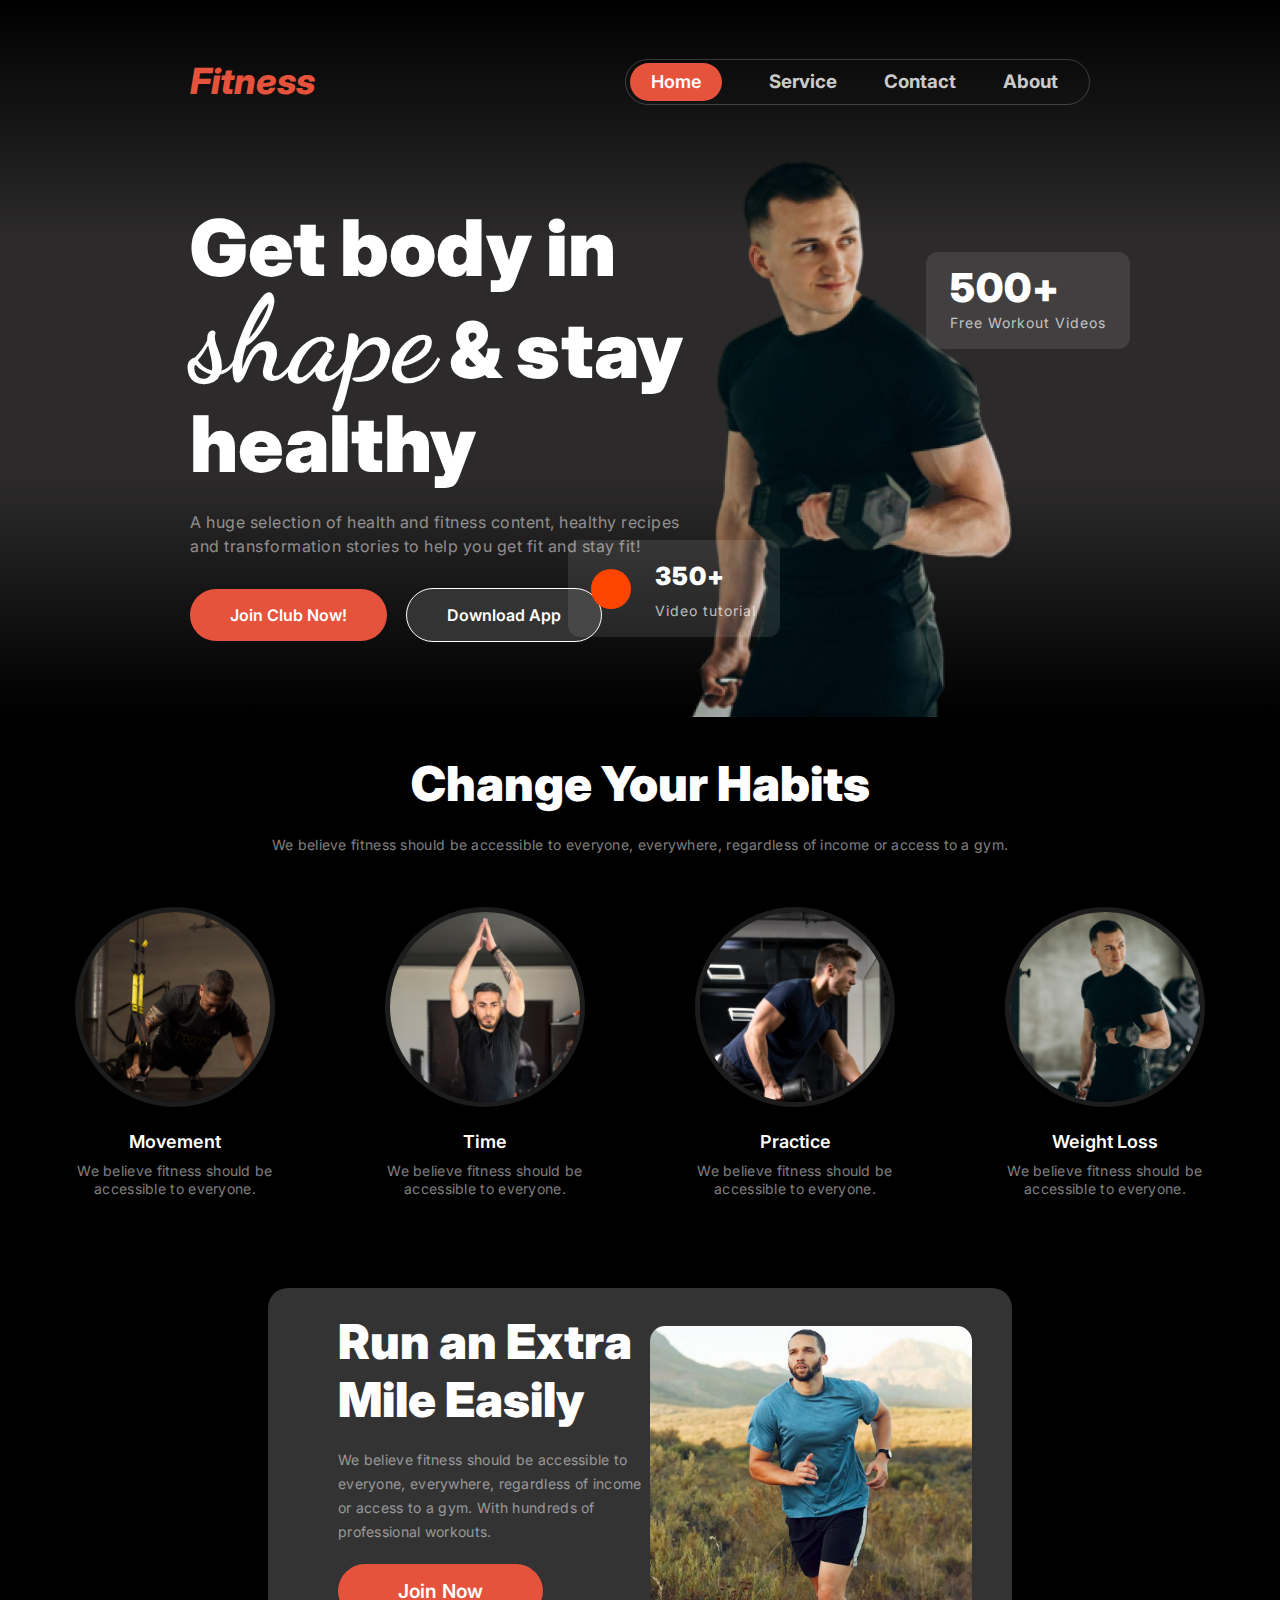
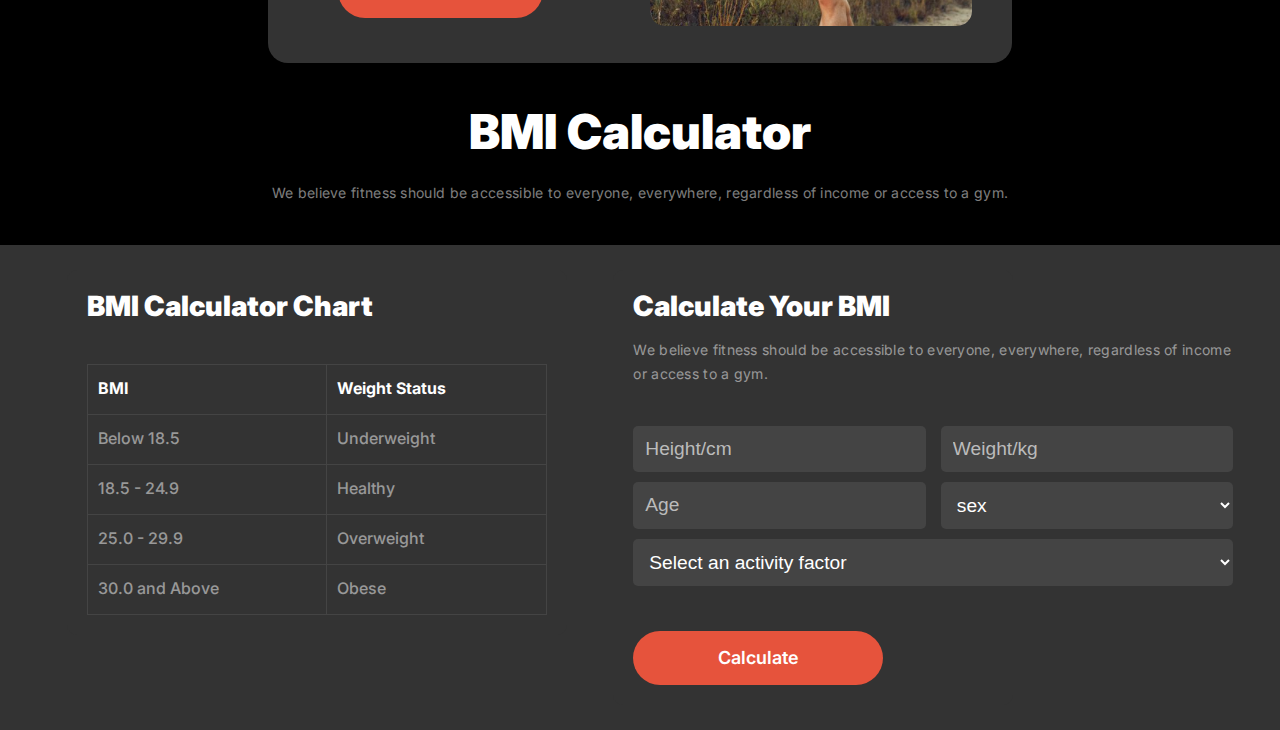
==== index.html @ 1eeab58a "added image folder and updated code" ====
<!DOCTYPE html>
<html lang="en">
<head>
    <meta charset="UTF-8">
    <meta name="viewport" content="width=device-width, initial-scale=1.0">
    <title>Fitness Club</title>
    <link rel="stylesheet" href="style.css">
</head>
<header>
    <div class="banner">
        <div class="navigation">
            <h2 class="left-nav"><i>Fitness</i></h2>
            <div class="right-nav">
                <h3 class="home">Home</h3>
                <h3>Service</h3>
                <h3>Contact</h3>
                <h3>About</h3>
            </div>    
        </div>
        <div class="banner-middle">
            <div class="text-container">
                <h1 class="banner-text">Get body in <br> <span class="highlight">shape</span> & stay <br> healthy</h1>
                <p class="subtext">A huge selection of health and fitness content, healthy recipes and transformation stories to help you get fit and stay fit!</p>
                <div class="buttons">
                    <button class="join-button">Join Club Now!</button>
                    <button class="download-button">Download App</button>
                </div>
            </div>
            <div class="image-container">
                <img class="img" src="images/image.png" alt="a man doing workout">
            </div>
            <div class="video-info">
                <div class="video-badge">500+ <span class="badge0">Free Workout Videos</span></div>
            </div>
            <div class="video-tutorial">
                <div class="circle"></div>
                <div class="tutorial-badge">350+ <span class="badge1">Video tutorial</span></div>
            </div>
        </div>  
    </div>  
</header>
<body>
    <section class="habits">
        <h2 class="section-title">Change Your Habits</h2>
        <h4 class="sub-title">We believe fitness should be accessible to everyone, everywhere, regardless of income or
            access to a gym.</h4>
        <div class="habits-container">
            <div class="habit">
                <img src="images/image 3.png" alt="Movement">
                <h3>Movement</h3>
                <p>We believe fitness should be accessible to everyone.</p>
            </div>
            <div class="habit">
                <img src="images/image 2.png" alt="Time">
                <h3>Time</h3>
                <p>We believe fitness should be accessible to everyone.</p>
            </div>
            <div class="habit">
                <img src="images/image 4.png" alt="Practice">
                <h3>Practice</h3>
                <p>We believe fitness should be accessible to everyone.</p>
            </div>
            <div class="habit">
                <img src="images/image 5.png" alt="Weight Loss">
                <h3>Weight Loss</h3>
                <p>We believe fitness should be accessible to everyone.</p>
            </div>
        </div>
    </section>

    <section class="extra-mile">
        <div class="extra-mile-container">
            <div class="extra-mile-text">
                <h2>Run an Extra Mile Easily</h2>
                <p>We believe fitness should be accessible to everyone, everywhere, regardless of income or access to a gym. With hundreds of professional workouts.</p>
                <button class="join-now">Join Now</button>
            </div>
            <div class="extra-mile-image">
                <img src="images/run.jpg" alt="Running">
            </div>
        </div>
    </section>

    <section class="bmi-calculator">
        <h2 class="section-title">BMI Calculator</h2>
        <h4 class="sub-title">We believe fitness should be accessible to everyone, everywhere, regardless of income or access to a gym.</h4>
        <div class="bmi-container">
            <div class="bmi-chart">
                <h2 class="chart-title">BMI Calculator Chart</h2>
                <table>
                    <thead>
                        <tr>
                            <th>BMI</th>
                            <th>Weight Status</th>
                        </tr>
                    </thead>
                    <tbody>
                        <tr>
                            <td class="font-opacity">Below 18.5</td>
                            <td class="font-opacity">Underweight</td>
                        </tr>
                        <tr>
                            <td class="font-opacity">18.5 - 24.9</td>
                            <td class="font-opacity">Healthy</td>
                        </tr>
                        <tr>
                            <td class="font-opacity">25.0 - 29.9</td>
                            <td class="font-opacity">Overweight</td>
                        </tr>
                        <tr>
                            <td class="font-opacity">30.0 and Above</td>
                            <td class="font-opacity">Obese</td>
                        </tr>
                    </tbody>
                </table>
            </div>
            <div class="bmi-calculation">
                <h2 class="chart-title">Calculate Your BMI</h2>
                <h4 class="sub-title">We believe fitness should be accessible to everyone, everywhere, regardless of income or access to a gym. </h4>
                <form class="form">
                    <div class="height-weight">
                    <input class="input-control" type="text" placeholder="Height/cm" id="height">
                    <input class="input-control" type="text" placeholder="Weight/kg" id="weight">
                    </div>
                    <div class="age-sex">
                    <input class="input-control" type="text" placeholder="Age" id="age">
                    <select class="input-control" id="sex">
                        <option value="" disabled selected>sex</option>
                        <option value="male">Male</option>
                        <option value="female">Female</option>
                    </select>
                    </div>
                    <select class="input-control" id="activity">
                        <option value="" disabled selected>Select an activity factor</option>
                        <option>Low</option>
                        <option>Moderate</option>
                        <option>High</option>
                    </select>
                    <button class="calculate-btn">Calculate</button>
                </form>
            </div>
        </div>
    </section>
    
</body>
<footer>

</footer>
</html>
---- style.css ----
@import url('https://fonts.googleapis.com/css2?family=Dancing+Script:wght@400..700&display=swap');
@import url('https://fonts.googleapis.com/css2?family=Inter:ital,opsz,wght@0,14..32,100..900;1,14..32,100..900&display=swap');

* {
    margin: 0;
    padding: 0;
    box-sizing: border-box;
}

.banner {
    height: 715px;
    background: linear-gradient(180.00deg, rgb(0, 0, 0),rgb(44, 42, 42),rgb(44, 42, 42), rgb(0, 0, 0) 100%);
    display: flex;
    flex-direction: column;
    justify-content: space-between;
}    

.navigation{
    display: flex;
    justify-content: space-between;
    align-items: center;
    margin-top: 58.5px;
}

.left-nav{
    margin-left: 190px;
    color: rgb(230, 83, 60);
    font-family: Inter, sans-serif;
    font-size: 36px;
    font-weight: 800;
    line-height: 120%;
    letter-spacing: 0%;
    text-align: left;
}

.right-nav{
    display: flex;
    gap: 47px;
    margin-right: 190px;
    width: 465px;
    height: 46px;
    display: flex;
    justify-content: flex-start;
    align-items: center;
    padding: 4px;
    border: 1px solid rgba(255, 255, 255, 0.2);
    border-radius: 39px;
    color: rgb(255, 255, 255,0.8);
    font-family: Inter;
    font-size: 16px;
    font-weight: 400;
    line-height: 120%;
    letter-spacing: 0%;
    text-align: left;
}

.home{
    border-radius: 46px;
    background: rgb(230, 83, 60);
    width: 92px;
    height: 38px;
    display: flex;
    justify-content: center;
    align-items: center;
    padding: 8px 20px 8px 20px;
    color: rgb(255, 255, 255);
    font-family: Inter;
    font-size: 18px;
    font-weight: 600;
    line-height: 22px;
    letter-spacing: 0%;
    text-align: left;
}

.banner-middle{
    display: flex;
    justify-content: space-between;
    margin-right: 214px;
}

.text-container {
    margin-left: 190px;
    margin-top: 96px;
}

.banner-text{
    color: rgb(255, 255, 255);
    font-family: Inter, sans-serif;
    font-size: 78px;
    font-weight: 900;
    line-height: 120%;
    text-align: left;
}

.highlight {
    font-family: "Dancing Script", cursive;
    font-size: 120px;
   
}

.subtext {
    margin-top: 20px;
    color: rgba(255, 255, 255, 0.5);
    font-family: Inter;
    font-size: 16px;
    font-weight: 400;
    line-height: 24px;
    letter-spacing: 0.5px;
    text-align: left;
    max-width: 520px;
}

.buttons {
    margin-top: 30px;
}

.join-button{
    border-radius: 42px;
    background: rgb(230, 83, 60);
    color: white;
    border: 0;
    padding: 16px 40px 16px 40px;
    font-family: Inter;
    font-size: 16px;
    font-weight: 600;
    cursor: pointer;
    margin-right: 15px;
}

.download-button {
    border-radius: 42px;
    border: 1px solid rgb(255, 255, 255);
    color: white;
    padding: 16px 40px 16px 40px;
    font-family: Inter;
    font-size: 16px;
    font-weight: 600;
    cursor: pointer;
    margin-right: 15px;
}

.download-button {
    background-color: #333;
}

.image-container {
    position: relative;
    margin-top: 32px;
}

.img{
    margin-right: 32px;
}

.video-info {
    position: absolute;
    top: 28%; 
    right: 150px;
}

.video-badge{
    background: rgba(255, 255, 255, 0.1);
    border-radius: 12px;
    color: rgb(255, 255, 255);
    font-family: Inter;
    font-size: 40px;
    font-weight: 900;
    line-height: 40px;
    letter-spacing: 1px;
    text-align: left;
    padding: 16px 24px;
}

.video-tutorial{
    position: absolute;
    top: 60%; 
    right: 500px;
    background: rgba(255, 255, 255, 0.1);
    border-radius: 12px;
    display: flex;
    align-items: center;
    justify-content: space-evenly;
}

.circle{
    background-color: orangered;
    border-radius: 40px;
    height: 40px;
    width: 40px;
    margin-left: 23px;
}


.tutorial-badge{
    
    color: rgb(255, 255, 255);
    font-family: Inter;
    font-size: 25px;
    font-weight: 900;
    line-height: 40px;
    letter-spacing: 1px;
    text-align: left;
    padding: 16px 24px;
}

.badge0, .badge1{
    color: rgba(255, 255, 255, 0.65);
    font-family: Inter;
    font-size: 13px;
    font-weight: 400;
    line-height: 20px;
    letter-spacing: 1px;
    text-align: left;
    margin-top: 5px;
}

.video-badge span{
    display: block;
    font-size: 14px;
    color: rgba(255, 255, 255, 0.7);
}

.tutorial-badge span{
    display: block;
    font-size: 14px;
    color: rgba(255, 255, 255, 0.7);
}

.habits {
    padding: 40px 20px;
    background-color: #000;
    text-align: center;
}

.section-title {
    margin-bottom: 20px;
    color: rgb(255, 255, 255);
    font-family: Inter;
    font-size: 48px;
    font-weight: 900;
    line-height: 120%;
    letter-spacing: 0%;
}

.sub-title {
    color: rgba(255, 255, 255, 0.5);
    font-family: Inter;
    font-size: 14px;
    font-weight: 400;
    line-height: 24px;
    letter-spacing: 0.3px;
    text-align: center;
    margin-bottom: 40px;
}

.habits-container {
    display: flex;
    justify-content: center; 
    gap: 60px; 
    flex-wrap: wrap; 
}

.habit {
    background-color: transparent; 
    padding: 10px;
    text-align: center;
}

.habit img {
    width: 200px;
    height: 200px;
    border-radius: 50%; 
    object-fit: cover;
    margin-bottom: 20px;
    border: 5px solid #1d1d1d; 
}

.habit h3 {
    color: rgb(255, 255, 255);
    font-family: Inter;
    font-size: 18px;
    font-weight: 600;
    line-height: 120%;
    letter-spacing: 0%;
    margin-bottom: 10px;
}

.habit p {
    color: rgba(255, 255, 255, 0.5);
    font-family: Inter;
    font-size: 14px;
    font-weight: 400;
    line-height: 18px;
    letter-spacing: 0.3px;
    text-align: center;
    max-width: 230px;
}

.extra-mile {
    background-color: #000000; 
    color: #fff;
    padding: 40px 20px;
    text-align: center;
}

.extra-mile-container {
    background-color: #333;
    border-radius: 20px;
    margin-top: 30px;
    width: 60%;
    padding: 25px 40px;
    display: flex;
    align-items: center;
    justify-content: space-between; 
    margin: 0 auto;
}

.extra-mile-text {
    color: #ffffff;
    font-size: 1.2rem;
    margin-bottom: 20px;
    line-height: 1.5;
    width: 340px;
    margin-left: 30px;
}

.extra-mile-text h2 {
    color: rgb(255, 255, 255);
    font-family: Inter;
    font-size: 48px;
    font-weight: 900;
    line-height: 120%;
    letter-spacing: 0%;
    text-align: left;
    margin-bottom: 20px; 
}

.extra-mile-text p {
    color: rgba(255, 255, 255, 0.5);
    font-family: Inter;
    font-size: 14px;
    font-weight: 400;
    line-height: 24px;
    letter-spacing: 0.3px;
    text-align: left;
    margin-bottom: 20px;
    
}

.extra-mile-text .join-now {
    background: rgb(230, 83, 60); 
    color: #fff;
    padding: 16px 60px;
    border: none;
    cursor: pointer;
    border-radius: 40px; 
    transition: background-color 0.3s;
    font-size: 1.2rem;
    font-family: Inter;
    font-weight: 600;
    line-height: 22px;
    display: flex;
}

.extra-mile-text .join-now:hover {
    background-color: #211b1a;
}

.extra-mile-image {
    width: 350px; 
    height: 300px; 
    overflow: hidden; 
    border-radius: 15px; 
    display: flex;
    justify-content: end; 
    align-items:start; 
}

.extra-mile-image img {
    width: 190%; 
    object-fit: cover; 
    transform: scale(1.8); 
}    


.bmi-calculator {
    background-color: #000;
    text-align: center;
}

.bmi-container {
    background-color: #333;
    width: 100%;
    padding: 25px 40px;
    display: flex;
    justify-content:space-evenly;
    align-items:flex-start;
    gap: 20px;
    flex-wrap: wrap;
}



.chart-title{
    color: rgb(255, 255, 255);
    font-family: Inter;
    font-size: 28px;
    font-weight: 900;
    line-height: 120%;
    letter-spacing: 0%;
    text-align: left;
    margin-bottom: 40px;
}

.bmi-chart {
    background-color: #333;
    padding: 20px;
    border-radius: 10px;
    width: 100%;
    max-width: 500px;
    color: rgb(255, 255, 255);
    font-family: Inter;
    font-size: 16px;
    font-weight: 500;
    line-height: 120%;
    letter-spacing: 0%;
    text-align: left;
}

.font-opacity{
    color: rgb(255, 255, 255,0.5);
    font-family: Inter;
    font-size: 16px;
    font-weight: 500;
    line-height: 120%;
}


thead tr, tbody tr {
    height: 50px; 
}


.bmi-chart table {
    width: 100%;
    border-collapse: collapse;
    color: #fff;
}

.bmi-chart th,
.bmi-chart td {
    border: 1px solid #444;
    padding: 10px;
    text-align: left;
}

.bmi-calculation {
    background-color: #333;
    padding: 20px;
    border-radius: 10px;
    max-width: 400px;
    margin-right: 200px;
}

.form{
    width: 600px;
}

.input-control{
    font-size: larger;

    
}

.bmi-calculation .chart-title{
    margin-bottom: 14px;
}

.bmi-calculation .sub-title{
    text-align: left;
    width: 600px;
}

.height-weight{
    display: flex;
    gap: 15px;
}

.age-sex{
    display: flex;
    gap: 15px;
}

.bmi-calculation input,
.bmi-calculation select{
    width: 100%;
    padding: 12px 12px;
    margin-bottom: 10px;
    border: none;
    border-radius: 5px;
    background-color: #444;
}

.calculate-btn {
    background: rgb(230, 83, 60);
    border: 0;
    color: #fff;
    cursor: pointer;
    padding: 16px 40px 16px 40px;
    border-radius: 42px;
    display: flex;
    justify-content: center;
    color: rgb(255, 255, 255);
    font-family: Inter;
    font-size: 18px;
    font-weight: 600;
    line-height: 22px;
    margin-top: 35px;
    width: 250px;
    
}

.bmi-calculation input::placeholder {
    color: #bbb;
}

.bmi-calculation select {
    background-color: #444;
    color: #fff;
}
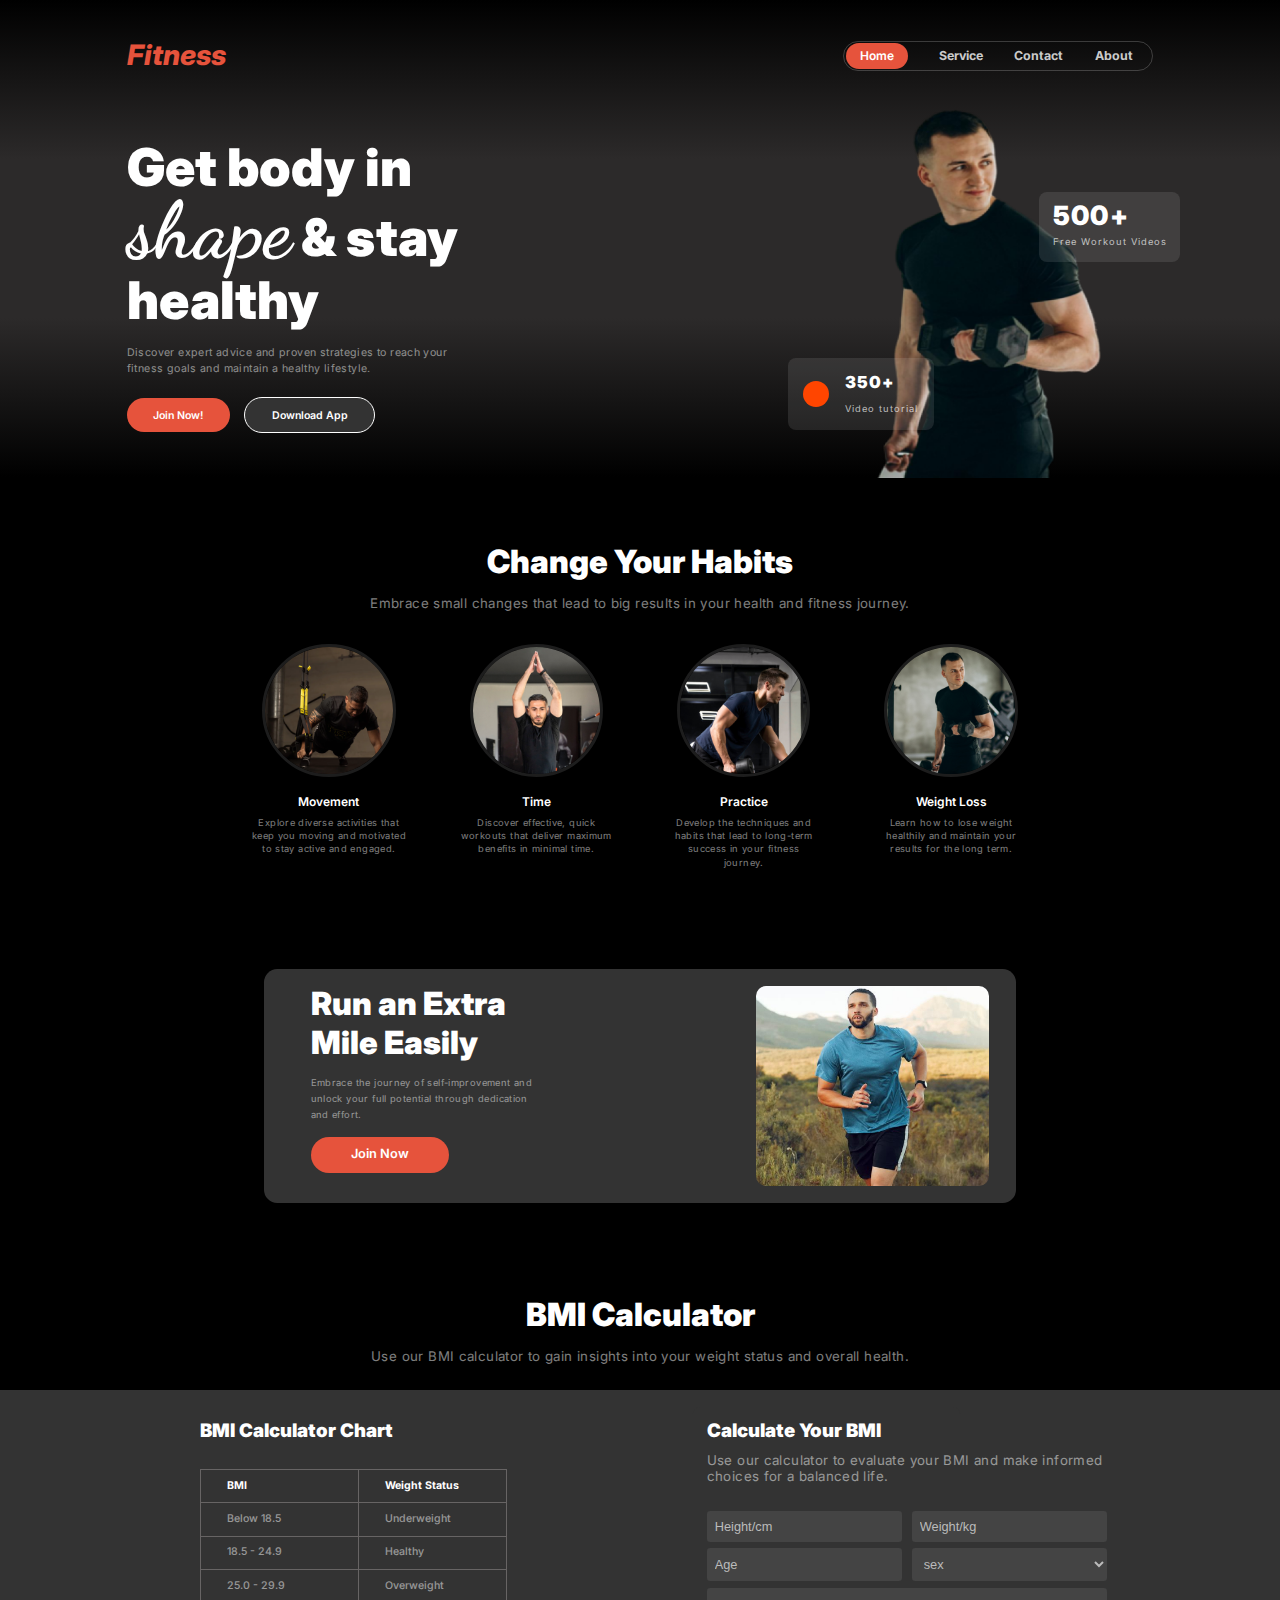
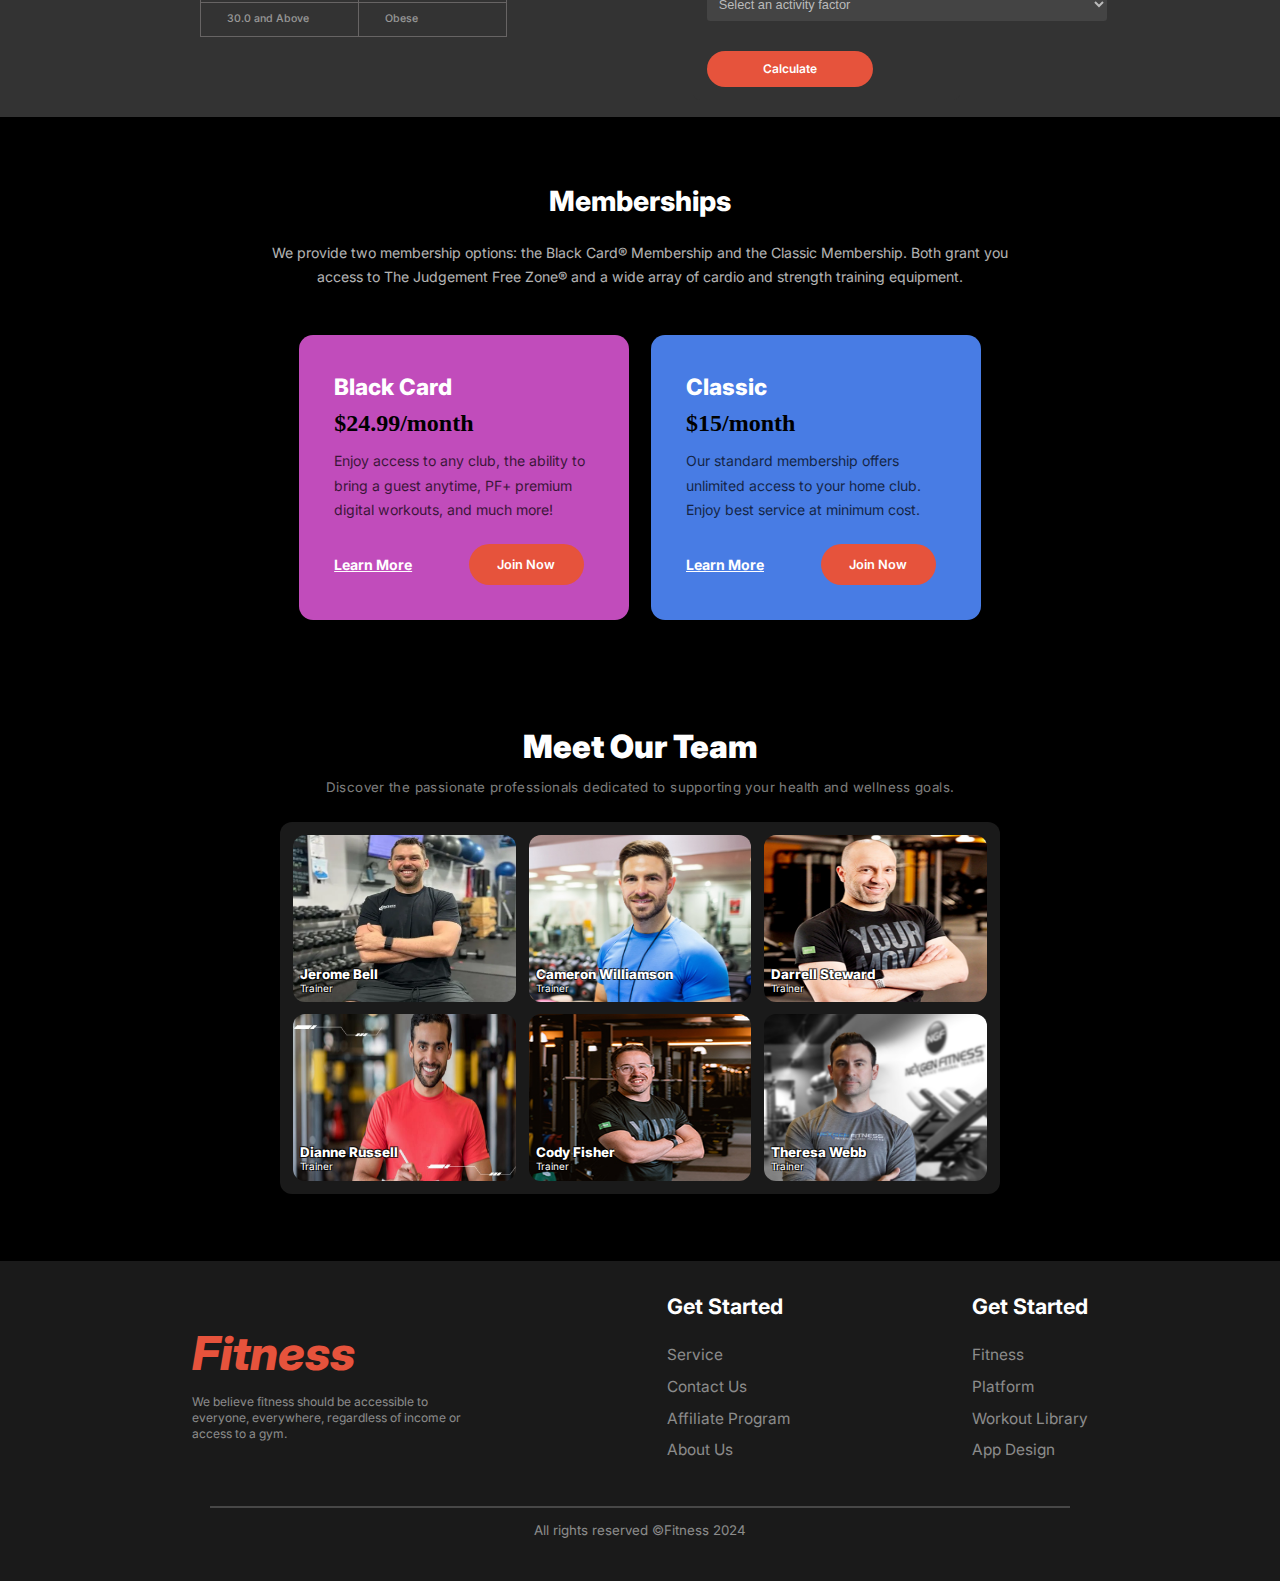
==== commit 6ae6c595: "modified hamburger menu" ====
--- a/index.html
+++ b/index.html
@@ -9,20 +9,27 @@
 <header>
     <div class="banner">
         <div class="navigation">
-            <h2 class="left-nav"><i>Fitness</i></h2>
+            <div><h2 class="left-nav"><i>Fitness</i></h2></div>
             <div class="right-nav">
                 <h3 class="home">Home</h3>
                 <h3>Service</h3>
                 <h3>Contact</h3>
                 <h3>About</h3>
-            </div>    
-        </div>
+            </div>   
+            <div class="hamburger-menu">
+                <div class="menubar"></div>
+                <div class="menubar"></div>
+                <div class="menubar"></div>
+                <div class="menubar"></div>
+            </div>  
+        </div>
+
         <div class="banner-middle">
             <div class="text-container">
                 <h1 class="banner-text">Get body in <br> <span class="highlight">shape</span> & stay <br> healthy</h1>
-                <p class="subtext">A huge selection of health and fitness content, healthy recipes and transformation stories to help you get fit and stay fit!</p>
+                <p class="subtext">Discover expert advice and proven strategies to reach your fitness goals and maintain a healthy lifestyle.</p>
                 <div class="buttons">
-                    <button class="join-button">Join Club Now!</button>
+                    <button class="join-button">Join Now!</button>
                     <button class="download-button">Download App</button>
                 </div>
             </div>
@@ -42,28 +49,27 @@
 <body>
     <section class="habits">
         <h2 class="section-title">Change Your Habits</h2>
-        <h4 class="sub-title">We believe fitness should be accessible to everyone, everywhere, regardless of income or
-            access to a gym.</h4>
+        <h4 class="sub-title">Embrace small changes that lead to big results in your health and fitness journey.</h4>
         <div class="habits-container">
             <div class="habit">
                 <img src="images/image 3.png" alt="Movement">
                 <h3>Movement</h3>
-                <p>We believe fitness should be accessible to everyone.</p>
+                <p>Explore diverse activities that keep you moving and motivated to stay active and engaged.</p>
             </div>
             <div class="habit">
                 <img src="images/image 2.png" alt="Time">
                 <h3>Time</h3>
-                <p>We believe fitness should be accessible to everyone.</p>
+                <p>Discover effective, quick workouts that deliver maximum benefits in minimal time.</p>
             </div>
             <div class="habit">
                 <img src="images/image 4.png" alt="Practice">
                 <h3>Practice</h3>
-                <p>We believe fitness should be accessible to everyone.</p>
+                <p>Develop the techniques and habits that lead to long-term success in your fitness journey.</p>
             </div>
             <div class="habit">
                 <img src="images/image 5.png" alt="Weight Loss">
                 <h3>Weight Loss</h3>
-                <p>We believe fitness should be accessible to everyone.</p>
+                <p>Learn how to lose weight healthily and maintain your results for the long term.</p>
             </div>
         </div>
     </section>
@@ -72,7 +78,7 @@
         <div class="extra-mile-container">
             <div class="extra-mile-text">
                 <h2>Run an Extra Mile Easily</h2>
-                <p>We believe fitness should be accessible to everyone, everywhere, regardless of income or access to a gym. With hundreds of professional workouts.</p>
+                <p>Embrace the journey of self-improvement and unlock your full potential through dedication and effort.</p>
                 <button class="join-now">Join Now</button>
             </div>
             <div class="extra-mile-image">
@@ -83,7 +89,7 @@
 
     <section class="bmi-calculator">
         <h2 class="section-title">BMI Calculator</h2>
-        <h4 class="sub-title">We believe fitness should be accessible to everyone, everywhere, regardless of income or access to a gym.</h4>
+        <h4 class="sub-title">Use our BMI calculator to gain insights into your weight status and overall health.</h4>
         <div class="bmi-container">
             <div class="bmi-chart">
                 <h2 class="chart-title">BMI Calculator Chart</h2>
@@ -116,7 +122,7 @@
             </div>
             <div class="bmi-calculation">
                 <h2 class="chart-title">Calculate Your BMI</h2>
-                <h4 class="sub-title">We believe fitness should be accessible to everyone, everywhere, regardless of income or access to a gym. </h4>
+                <h4 class="sub-title">Use our calculator to evaluate your BMI and make informed choices for a balanced life. </h4>
                 <form class="form">
                     <div class="height-weight">
                     <input class="input-control" type="text" placeholder="Height/cm" id="height">
@@ -141,9 +147,110 @@
             </div>
         </div>
     </section>
+
+    <section>
+        <div class="membership">
+            <h3 class="membership-title">Memberships</h3>
+            <p class="membership-description">We provide two membership options: the Black Card® Membership and the Classic Membership. Both grant you access to The Judgement Free Zone® and a wide array of cardio and strength training equipment.</p>
+            
+            <div class="box-container">
+                <div class="box-1">
+                    <h3 class="box-title">Black Card</h3>
+                    <h2>$24.99/month</h2>
+                    <p class="box-description">Enjoy access to any club, the ability to bring a guest anytime, PF+ premium digital workouts, and much more!</p>
+                    <div class="flex">
+                        <a class="box-link" href="" target="_blank">Learn More</a>
+                        <button class="join-button">Join Now</button></div>
+                </div>
+
+                <div class="box-2">
+                    <h3 class="box-title">Classic</h3>
+                    <h2>$15/month</h2>
+                    <p class="box-description">Our standard membership offers unlimited access to your home club. Enjoy best service at minimum cost.</p>
+                    <div class="flex">
+                    <a class="box-link" href="" target="_blank">Learn More</a>
+                    <button class="join-button">Join Now</button></div>
+                </div>   
+            </div>
+        </div>
+    </section>
+
+    <section class="team">
+        <h2 class="section-title">Meet Our Team</h2>
+        <h4 class="sub-title">Discover the passionate professionals dedicated to supporting your health and wellness goals.</h4>
+        
+        <div class="team-container">
+
+            <div class="upper-sec">
+                <div class="team-member">
+                    <img src="images/trainer1.png" alt="Jerome Bell">
+                    <h3>Jerome Bell</h3>
+                    <p>Trainer</p>
+                </div>
+                <div class="team-member">
+                    <img src="images/trainer2.png" alt="Cameron Williamson">
+                    <h3>Cameron Williamson</h3>
+                    <p>Trainer</p>
+                </div>
+                <div class="team-member">
+                    <img src="images/trainer3.png" alt="Darrell Steward">
+                    <h3>Darrell Steward</h3>
+                    <p>Trainer</p>
+                </div>
+            </div>
+
+            <div class="down-sec">
+                <div class="team-member">
+                    <img src="images/trainer4.png" alt="Dianne Russell">
+                    <h3>Dianne Russell</h3>
+                    <p>Trainer</p>
+                </div>
+                <div class="team-member">
+                    <img src="images/trainer5.png" alt="Cody Fisher">
+                    <h3>Cody Fisher</h3>
+                    <p>Trainer</p>
+                </div>
+                <div class="team-member">
+                    <img src="images/trainer6.png" alt="Theresa Webb">
+                    <h3>Theresa Webb</h3>
+                    <p>Trainer</p>
+                </div>
+            </div>
+        </div>
+    </section>
     
 </body>
 <footer>
+    <div class="footer-container">
+        <div class="footer-left">
+            <h2 class="footer-title-name"><i>Fitness</i></h2>
+            <p>We believe fitness should be accessible to everyone, everywhere, regardless of income or access to a gym.</p>
+        </div>
+        <div class="footer-middle">
+            <div class="footer-links">
+                <h3>Get Started</h3>
+                <ul>
+                    <li>Service</li>
+                    <li>Contact Us</li>
+                    <li>Affiliate Program</li>
+                    <li>About Us</li>
+                </ul>
+            </div>
+        </div>    
+        <div class="footer-right">   
+            <div class="footer-links">
+                <h3>Get Started</h3>
+                <ul>
+                    <li>Fitness</li>
+                    <li>Platform</li>
+                    <li>Workout Library</li>
+                    <li>App Design</li>
+                </ul>
+            </div>
+        </div>
+    </div>
+    <hr class="line">
+    <p class="footer-note">All rights reserved ©Fitness 2024</p>
 
 </footer>
 </html>
--- a/style.css
+++ b/style.css
@@ -7,86 +7,101 @@
     box-sizing: border-box;
 }
 
+body {
+    margin: 0;
+    background-color: #000; 
+}
+
 .banner {
-    height: 715px;
-    background: linear-gradient(180.00deg, rgb(0, 0, 0),rgb(44, 42, 42),rgb(44, 42, 42), rgb(0, 0, 0) 100%);
+    height: 37.24vw;
+    background: linear-gradient(180deg, rgb(0, 0, 0), rgb(44, 42, 42), rgb(44, 42, 42), rgb(0, 0, 0) 100%);
     display: flex;
     flex-direction: column;
     justify-content: space-between;
-}    
-
-.navigation{
+}
+
+.navigation {
     display: flex;
     justify-content: space-between;
     align-items: center;
-    margin-top: 58.5px;
-}
-
-.left-nav{
-    margin-left: 190px;
+    margin-top: 3.05vw;
+}
+
+.left-nav {
+    margin-left: 9.9vw;
     color: rgb(230, 83, 60);
     font-family: Inter, sans-serif;
-    font-size: 36px;
+    font-size: 2.2vw;
     font-weight: 800;
     line-height: 120%;
-    letter-spacing: 0%;
-    text-align: left;
-}
-
-.right-nav{
-    display: flex;
-    gap: 47px;
-    margin-right: 190px;
-    width: 465px;
-    height: 46px;
-    display: flex;
+    text-align: left;
+}
+
+.right-nav {
+    display: flex;
+    gap: 2.45vw;
+    margin-right: 9.9vw;
+    width: 24.27vw;
+    height: 2.40vw;
     justify-content: flex-start;
     align-items: center;
-    padding: 4px;
-    border: 1px solid rgba(255, 255, 255, 0.2);
-    border-radius: 39px;
-    color: rgb(255, 255, 255,0.8);
-    font-family: Inter;
-    font-size: 16px;
+    padding: 0.21vw;
+    border: 0.05vw solid rgba(255, 255, 255, 0.2);
+    border-radius: 2.03vw;
+    color: rgba(255, 255, 255, 0.8);
+    font-family: Inter;
+    font-size: 0.83vw;
     font-weight: 400;
     line-height: 120%;
-    letter-spacing: 0%;
-    text-align: left;
-}
-
-.home{
-    border-radius: 46px;
+    text-align: left;
+}
+
+.home {
+    border-radius: 2.40vw;
     background: rgb(230, 83, 60);
-    width: 92px;
-    height: 38px;
+    width: 4.79vw;
+    height: 1.98vw;
     display: flex;
     justify-content: center;
     align-items: center;
-    padding: 8px 20px 8px 20px;
-    color: rgb(255, 255, 255);
-    font-family: Inter;
-    font-size: 18px;
+    padding: 0.83vw 1.04vw;
+    color: #fff;
+    font-family: Inter;
+    font-size: 0.94vw;
     font-weight: 600;
-    line-height: 22px;
-    letter-spacing: 0%;
-    text-align: left;
-}
-
-.banner-middle{
+    text-align: center;
+}
+
+.hamburger-menu {
+    display: none;
+    cursor: pointer;
+    flex-direction: column;
+    align-items: flex-end;
+    margin-right: 10vw;
+}
+
+.menubar {
+    width: 4vw;
+    height: 0.5vw;
+    background-color: rgb(255, 255, 255);
+    margin: 0.35vw 0;
+}
+
+.banner-middle {
     display: flex;
     justify-content: space-between;
-    margin-right: 214px;
+    margin-right: 11.14vw;
 }
 
 .text-container {
-    margin-left: 190px;
-    margin-top: 96px;
-}
-
-.banner-text{
+    margin-left: 9.9vw;
+    margin-top: 5.00vw;
+}
+
+.banner-text {
     color: rgb(255, 255, 255);
     font-family: Inter, sans-serif;
-    font-size: 78px;
+    font-size: 4.06vw;
     font-weight: 900;
     line-height: 120%;
     text-align: left;
@@ -94,49 +109,48 @@
 
 .highlight {
     font-family: "Dancing Script", cursive;
-    font-size: 120px;
-   
+    font-size: 6.25vw;
 }
 
 .subtext {
-    margin-top: 20px;
+    margin-top: 1.04vw;
     color: rgba(255, 255, 255, 0.5);
     font-family: Inter;
-    font-size: 16px;
+    font-size: 0.83vw;
     font-weight: 400;
-    line-height: 24px;
-    letter-spacing: 0.5px;
-    text-align: left;
-    max-width: 520px;
+    line-height: 1.25vw;
+    letter-spacing: 0.03vw;
+    text-align: left;
+    width: 27.08vw;
 }
 
 .buttons {
-    margin-top: 30px;
-}
-
-.join-button{
-    border-radius: 42px;
+    margin-top: 1.56vw;
+}
+
+.join-button {
+    border-radius: 2.19vw;
     background: rgb(230, 83, 60);
     color: white;
     border: 0;
-    padding: 16px 40px 16px 40px;
-    font-family: Inter;
-    font-size: 16px;
+    padding: 0.83vw 2.08vw;
+    font-family: Inter;
+    font-size: 0.83vw;
     font-weight: 600;
     cursor: pointer;
-    margin-right: 15px;
+    margin-right: 0.78vw;
 }
 
 .download-button {
-    border-radius: 42px;
-    border: 1px solid rgb(255, 255, 255);
+    border-radius: 2.19vw;
+    border: 0.05vw solid rgb(255, 255, 255);
     color: white;
-    padding: 16px 40px 16px 40px;
-    font-family: Inter;
-    font-size: 16px;
+    padding: 0.83vw 2.08vw;
+    font-family: Inter;
+    font-size: 0.83vw;
     font-weight: 600;
     cursor: pointer;
-    margin-right: 15px;
+    margin-right: 0.78vw;
 }
 
 .download-button {
@@ -145,38 +159,40 @@
 
 .image-container {
     position: relative;
-    margin-top: 32px;
-}
-
-.img{
-    margin-right: 32px;
+    margin-top: 1.67vw;
+}
+
+.img {
+    width: 19vw;
+    height: 30vw;
+    margin-right: 1.67vw;
 }
 
 .video-info {
     position: absolute;
-    top: 28%; 
-    right: 150px;
+    top: 15vw; 
+    right: 7.8vw;
 }
 
 .video-badge{
     background: rgba(255, 255, 255, 0.1);
-    border-radius: 12px;
-    color: rgb(255, 255, 255);
-    font-family: Inter;
-    font-size: 40px;
+    border-radius: 0.625vw;
+    color: rgb(255, 255, 255);
+    font-family: Inter;
+    font-size: 2.08vw;
     font-weight: 900;
-    line-height: 40px;
-    letter-spacing: 1px;
-    text-align: left;
-    padding: 16px 24px;
+    line-height: 2.08vw;
+    letter-spacing: 0.1vw;
+    text-align: left;
+    padding: 0.8vw 1.05vw;
 }
 
 .video-tutorial{
     position: absolute;
-    top: 60%; 
-    right: 500px;
+    top: 28vw; 
+    right: 27vw;
     background: rgba(255, 255, 255, 0.1);
-    border-radius: 12px;
+    border-radius: 0.625vw;
     display: flex;
     align-items: center;
     justify-content: space-evenly;
@@ -184,10 +200,10 @@
 
 .circle{
     background-color: orangered;
-    border-radius: 40px;
-    height: 40px;
-    width: 40px;
-    margin-left: 23px;
+    border-radius: 2.1vw;
+    height: 2.1vw;
+    width: 2.1vw;
+    margin-left: 1.1vw;
 }
 
 
@@ -195,48 +211,47 @@
     
     color: rgb(255, 255, 255);
     font-family: Inter;
-    font-size: 25px;
+    font-size: 1.3vw;
     font-weight: 900;
-    line-height: 40px;
+    line-height: 2.08vw;
     letter-spacing: 1px;
     text-align: left;
-    padding: 16px 24px;
+    padding: 0.83vw 1.25vw;
 }
 
 .badge0, .badge1{
     color: rgba(255, 255, 255, 0.65);
     font-family: Inter;
-    font-size: 13px;
     font-weight: 400;
     line-height: 20px;
     letter-spacing: 1px;
     text-align: left;
-    margin-top: 5px;
+    margin-top: 0.26vw;
 }
 
 .video-badge span{
     display: block;
-    font-size: 14px;
+    font-size: 0.73vw;
     color: rgba(255, 255, 255, 0.7);
 }
 
 .tutorial-badge span{
     display: block;
-    font-size: 14px;
+    font-size: 0.73vw;
     color: rgba(255, 255, 255, 0.7);
 }
 
 .habits {
-    padding: 40px 20px;
     background-color: #000;
     text-align: center;
+    margin-top: 5.21vw;
 }
 
 .section-title {
-    margin-bottom: 20px;
-    color: rgb(255, 255, 255);
-    font-family: Inter;
-    font-size: 48px;
+    margin-bottom: 1.04vw;
+    color: rgb(255, 255, 255);
+    font-family: Inter;
+    font-size: 2.50vw;
     font-weight: 900;
     line-height: 120%;
     letter-spacing: 0%;
@@ -245,120 +260,117 @@
 .sub-title {
     color: rgba(255, 255, 255, 0.5);
     font-family: Inter;
-    font-size: 14px;
+    font-size: 1.04vw;
     font-weight: 400;
-    line-height: 24px;
-    letter-spacing: 0.3px;
+    line-height: 1.25vw;
+    letter-spacing: 0.03vw;
     text-align: center;
-    margin-bottom: 40px;
+    margin-bottom: 2.08vw;
 }
 
 .habits-container {
     display: flex;
-    justify-content: center; 
-    gap: 60px; 
-    flex-wrap: wrap; 
+    justify-content: center;
+    gap: 3.13vw;
+    flex-wrap: wrap;
 }
 
 .habit {
-    background-color: transparent; 
-    padding: 10px;
+    padding: 0.5vw;
     text-align: center;
 }
 
 .habit img {
-    width: 200px;
-    height: 200px;
-    border-radius: 50%; 
+    width: 10.42vw;
+    height: 10.42vw;
+    border-radius: 50%;
     object-fit: cover;
-    margin-bottom: 20px;
-    border: 5px solid #1d1d1d; 
+    margin-bottom: 1.04vw;
+    border: 0.26vw solid #1d1d1d;
 }
 
 .habit h3 {
     color: rgb(255, 255, 255);
     font-family: Inter;
-    font-size: 18px;
+    font-size: 0.94vw;
     font-weight: 600;
     line-height: 120%;
     letter-spacing: 0%;
-    margin-bottom: 10px;
+    margin-bottom: 0.52vw;
 }
 
 .habit p {
     color: rgba(255, 255, 255, 0.5);
     font-family: Inter;
-    font-size: 14px;
+    font-size: 0.73vw;
     font-weight: 400;
-    line-height: 18px;
-    letter-spacing: 0.3px;
+    line-height: 1.04vw;
+    letter-spacing: 0.03vw;
     text-align: center;
-    max-width: 230px;
+    width: 12.08vw;
 }
 
 .extra-mile {
-    background-color: #000000; 
+    background-color: #000000;
     color: #fff;
-    padding: 40px 20px;
+    padding: 2.08vw 1.04vw;
     text-align: center;
+    margin-top: 5.21vw;
 }
 
 .extra-mile-container {
     background-color: #333;
-    border-radius: 20px;
-    margin-top: 30px;
+    border-radius: 1.04vw;
     width: 60%;
-    padding: 25px 40px;
+    padding: 1.30vw 2.08vw;
     display: flex;
     align-items: center;
-    justify-content: space-between; 
+    justify-content: space-between;
     margin: 0 auto;
 }
 
 .extra-mile-text {
     color: #ffffff;
-    font-size: 1.2rem;
-    margin-bottom: 20px;
+    margin-bottom: 1.04vw;
     line-height: 1.5;
-    width: 340px;
-    margin-left: 30px;
+    width: 17.71vw;
+    margin-left: 1.56vw;
 }
 
 .extra-mile-text h2 {
     color: rgb(255, 255, 255);
     font-family: Inter;
-    font-size: 48px;
+    font-size: 2.50vw;
     font-weight: 900;
     line-height: 120%;
     letter-spacing: 0%;
     text-align: left;
-    margin-bottom: 20px; 
+    margin-bottom: 1.04vw;
 }
 
 .extra-mile-text p {
     color: rgba(255, 255, 255, 0.5);
     font-family: Inter;
-    font-size: 14px;
+    font-size: 0.73vw;
     font-weight: 400;
-    line-height: 24px;
-    letter-spacing: 0.3px;
-    text-align: left;
-    margin-bottom: 20px;
-    
+    line-height: 1.25vw;
+    letter-spacing: 0.03vw;
+    text-align: left;
+    margin-bottom: 1.04vw;
 }
 
 .extra-mile-text .join-now {
-    background: rgb(230, 83, 60); 
+    background: rgb(230, 83, 60);
     color: #fff;
-    padding: 16px 60px;
+    padding: 0.83vw 3.13vw;
     border: none;
     cursor: pointer;
-    border-radius: 40px; 
+    border-radius: 2.08vw;
     transition: background-color 0.3s;
-    font-size: 1.2rem;
+    font-size: 1vw;
     font-family: Inter;
     font-weight: 600;
-    line-height: 22px;
+    line-height: 1.15vw;
     display: flex;
 }
 
@@ -367,79 +379,77 @@
 }
 
 .extra-mile-image {
-    width: 350px; 
-    height: 300px; 
-    overflow: hidden; 
-    border-radius: 15px; 
-    display: flex;
-    justify-content: end; 
-    align-items:start; 
+    width: 18.23vw;
+    height: 15.62vw;
+    overflow: hidden;
+    border-radius: 0.78vw;
+    display: flex;
+    justify-content: end;
+    align-items: start;
 }
 
 .extra-mile-image img {
-    width: 190%; 
-    object-fit: cover; 
-    transform: scale(1.8); 
-}    
-
+    width: 36.72vw;
+    object-fit: cover;
+    transform: scale(1.8);
+}
 
 .bmi-calculator {
     background-color: #000;
     text-align: center;
 }
 
+.bmi-calculator .section-title {
+    margin-top: 5.21vw;
+}
+
 .bmi-container {
     background-color: #333;
     width: 100%;
-    padding: 25px 40px;
-    display: flex;
-    justify-content:space-evenly;
-    align-items:flex-start;
-    gap: 20px;
+    padding: 1.30vw 2.08vw;
+    display: flex;
+    justify-content: space-evenly;
+    align-items: flex-start;
+    gap: 1.04vw;
     flex-wrap: wrap;
 }
 
-
-
-.chart-title{
-    color: rgb(255, 255, 255);
-    font-family: Inter;
-    font-size: 28px;
+.chart-title {
+    color: rgb(255, 255, 255);
+    font-family: Inter;
+    font-size: 1.46vw;
     font-weight: 900;
     line-height: 120%;
     letter-spacing: 0%;
     text-align: left;
-    margin-bottom: 40px;
+    margin-bottom: 2.08vw;
 }
 
 .bmi-chart {
     background-color: #333;
-    padding: 20px;
-    border-radius: 10px;
+    padding: 1.04vw;
     width: 100%;
-    max-width: 500px;
-    color: rgb(255, 255, 255);
-    font-family: Inter;
-    font-size: 16px;
+    max-width: 26.04vw;
+    color: rgb(255, 255, 255);
+    font-family: Inter;
+    font-size: 0.83vw;
     font-weight: 500;
     line-height: 120%;
     letter-spacing: 0%;
     text-align: left;
 }
 
-.font-opacity{
-    color: rgb(255, 255, 255,0.5);
-    font-family: Inter;
-    font-size: 16px;
+.font-opacity {
+    color: rgb(255, 255, 255, 0.5);
+    font-family: Inter;
+    font-size: 0.83vw;
     font-weight: 500;
     line-height: 120%;
 }
 
-
 thead tr, tbody tr {
-    height: 50px; 
-}
-
+    height: 2.60vw;
+}
 
 .bmi-chart table {
     width: 100%;
@@ -449,55 +459,54 @@
 
 .bmi-chart th,
 .bmi-chart td {
-    border: 1px solid #444;
-    padding: 10px;
-    text-align: left;
+    border: 0.1vw solid #676464;
+    padding: 0.52vw;
+    text-align: left;
+    padding-left: 2vw;
 }
 
 .bmi-calculation {
     background-color: #333;
-    padding: 20px;
-    border-radius: 10px;
-    max-width: 400px;
-    margin-right: 200px;
-}
-
-.form{
-    width: 600px;
-}
-
-.input-control{
-    font-size: larger;
-
-    
-}
-
-.bmi-calculation .chart-title{
-    margin-bottom: 14px;
-}
-
-.bmi-calculation .sub-title{
-    text-align: left;
-    width: 600px;
-}
-
-.height-weight{
-    display: flex;
-    gap: 15px;
-}
-
-.age-sex{
-    display: flex;
-    gap: 15px;
+    padding: 1.04vw;
+    border-radius: 0.52vw;
+    width: 20.83vw;
+    margin-right: 10.42vw;
+}
+
+.form {
+    width: 31.25vw;
+}
+
+.input-control {
+    font-size: 1vw;
+}
+
+.bmi-calculation .chart-title {
+    margin-bottom: 0.73vw;
+}
+
+.bmi-calculation .sub-title {
+    text-align: left;
+    width: 31.25vw;
+}
+
+.height-weight {
+    display: flex;
+    gap: 0.78vw;
+}
+
+.age-sex {
+    display: flex;
+    gap: 0.78vw;
 }
 
 .bmi-calculation input,
-.bmi-calculation select{
+.bmi-calculation select {
     width: 100%;
-    padding: 12px 12px;
-    margin-bottom: 10px;
+    padding: 0.63vw 0.63vw;
+    margin-bottom: 0.52vw;
     border: none;
-    border-radius: 5px;
+    border-radius: 0.26vw;
     background-color: #444;
 }
 
@@ -506,18 +515,17 @@
     border: 0;
     color: #fff;
     cursor: pointer;
-    padding: 16px 40px 16px 40px;
-    border-radius: 42px;
+    padding: 0.83vw 2.08vw;
+    border-radius: 2.19vw;
     display: flex;
     justify-content: center;
     color: rgb(255, 255, 255);
     font-family: Inter;
-    font-size: 18px;
+    font-size: 0.94vw;
     font-weight: 600;
-    line-height: 22px;
-    margin-top: 35px;
-    width: 250px;
-    
+    line-height: 1.15vw;
+    margin-top: 1.82vw;
+    width: 13.02vw;
 }
 
 .bmi-calculation input::placeholder {
@@ -526,7 +534,716 @@
 
 .bmi-calculation select {
     background-color: #444;
-    color: #fff;
-}
-
-
+    color: #bbb;
+}
+
+.membership {
+    display: flex;
+    flex-direction: column;
+    justify-content: flex-start;
+    align-items: center;
+    padding: 0;
+}
+
+.membership-title {
+    color: rgb(255, 255, 255);
+    font-family: Inter;
+    font-size: 2.19vw;
+    font-weight: 800;
+    line-height: 2.71vw;
+    text-align: center;
+    margin-bottom: 1.77vw;
+    margin-top: 5.21vw;
+}
+
+.membership-description {
+    color: rgb(255, 255, 255);
+    font-family: Inter;
+    font-size: 1.10vw;
+    font-weight: 400;
+    line-height: 1.88vw;
+    text-align: center;
+    width: 60.86vw;
+    opacity: 0.7;
+    margin-bottom: 3.57vw;
+}
+
+.box-container {
+    display: flex;
+    gap: 1.77vw;
+    margin-bottom: 7.93vw;
+}
+
+.box-1 {
+    border-radius: 1.10vw;
+    background: rgb(193, 76, 187);
+    padding: 2.71vw;
+}
+
+.box-2 {
+    border-radius: 1.10vw;
+    background: rgb(72, 124, 228);
+    padding: 2.71vw;
+}
+
+.flex {
+    display: flex;
+    justify-content: space-between;
+    align-items: center;
+}
+
+.box-title {
+    color: rgb(255, 255, 255);
+    font-family: Inter;
+    font-size: 1.77vw;
+    font-weight: 800;
+    line-height: 2.60vw;
+    text-align: left;
+    margin-bottom: 0.54vw;
+}
+
+.box-description {
+    color: rgb(0, 0, 0);
+    font-family: Inter;
+    font-size: 1.10vw;
+    font-weight: 400;
+    line-height: 1.88vw;
+    text-align: left;
+    opacity: 0.7;
+    width: 20.29vw;
+    margin-bottom: 1.77vw;
+    margin-top: 1vw;
+    margin-left: 0.01vw;
+}
+
+.box-link {
+    color: rgb(255, 255, 255);
+    font-family: Inter;
+    font-size: 1.10vw;
+    font-weight: 700;
+    line-height: 1.40vw;
+    text-align: left;
+    text-decoration-line: underline;
+}
+
+.flex .join-button {
+    padding: 1vw 1.8vw;
+    font-size: 1vw;
+    width: 9vw;
+}
+
+.team .section-title {
+    text-align: center;
+    margin-top: 0.52vw;
+}
+
+.team-container {
+    border-radius: 0.94vw;
+    background: rgba(255, 255, 255, 0.1);
+    width: 56.25vw;
+    margin: 0 auto;
+    padding: 1.04vw;
+    padding-bottom: 1.67vw;
+    margin-bottom: 5.21vw;
+}
+
+.upper-sec {
+    display: flex;
+    justify-content: center;
+    align-items: center;
+    gap: 1.04vw;
+    margin-bottom: 1.56vw;
+}
+
+.down-sec {
+    display: flex;
+    justify-content: center;
+    align-items: center;
+    gap: 1.04vw;
+}
+
+.team-member img {
+    width: 17.36vw;
+    height: 13.02vw;
+    border-radius: 0.94vw;
+}
+
+.team-member h3 {
+    margin-top: -3.13vw;
+    margin-left: 0.52vw;
+    color: rgb(255, 255, 255);
+    font-family: Inter;
+    font-size: 1.04vw;
+    font-weight: 800;
+    text-shadow:
+        0.05vw 0.05vw 0 rgba(0, 0, 0, 0.7),
+        -0.05vw -0.05vw 0 rgba(0, 0, 0, 0.7),
+        0.05vw -0.05vw 0 rgba(0, 0, 0, 0.7),
+        -0.05vw 0.05vw 0 rgba(0, 0, 0, 0.7);
+}
+
+.team-member p {
+    margin-left: 0.52vw;
+    color: rgb(255, 255, 255);
+    font-family: Inter;
+    font-size: 0.78vw;
+    font-weight: 400;
+    text-shadow:
+        0.05vw 0.05vw 0 rgba(0, 0, 0, 0.7),
+        -0.05vw -0.05vw 0 rgba(0, 0, 0, 0.7),
+        0.05vw -0.05vw 0 rgba(0, 0, 0, 0.7),
+        -0.05vw 0.05vw 0 rgba(0, 0, 0, 0.7);
+}
+
+footer {
+    background: rgba(255, 255, 255, 0.1);
+    padding: 0.78vw;
+    padding-top: 2.60vw;
+}
+
+.footer-container {
+    display: flex;
+    justify-content: space-evenly;
+    align-items: center;
+}
+
+.footer-left h2 {
+    color: rgb(230, 83, 60);
+    font-family: Inter, sans-serif;
+    font-size: 3.65vw;
+    font-weight: 800;
+    line-height: 120%;
+    margin-bottom: 1.04vw;
+}
+
+.footer-left p {
+    color: rgba(255, 255, 255, 0.5);
+    font-family: Inter;
+    font-size: 0.94vw;
+    font-weight: 400;
+    line-height: 1.25vw;
+    width: 22.92vw;
+}
+
+.footer-links h3 {
+    margin-bottom: 0.52vw;
+    color: rgb(255, 255, 255);
+    font-family: Inter;
+    font-size: 1.67vw;
+    font-weight: 700;
+    line-height: 120%;
+    text-align: left;
+    margin-bottom: 2.08vw;
+}
+
+.footer-links ul {
+    list-style: none;
+    padding-left: 0;
+    color: rgba(255, 255, 255, 0.5);
+    font-family: Inter;
+    font-size: 1.20vw;
+    font-weight: 400;
+    line-height: 120%;
+}
+
+.footer-links ul li {
+    margin-bottom: 1.04vw;
+}
+
+.footer-note {
+    margin-top: 1.04vw;
+    color: rgba(255, 255, 255, 0.5);
+    font-family: Inter;
+    font-size: 1.04vw;
+    font-weight: 400;
+    line-height: 1.25vw;
+    text-align: center;
+    margin-bottom: 2.60vw;
+}
+
+.line {
+    margin: 1.04vw 15.62vw;
+    margin-top: 2.60vw;
+    border: 0.10vw solid rgba(255, 255, 255, 0.2);
+}
+
+@media (max-width: 576px) {
+
+    .hamburger-menu {
+        display: flex;
+    }
+    
+    .right-nav, .home {
+        display: none;
+    }
+    
+    .banner {
+        height: 177.78vw;
+        width: 100vw;
+        display: flex;
+        flex-direction: column;
+        justify-content: start;
+    }
+    
+    .navigation {
+        margin-top: 9.03vw;
+    }
+    
+    .left-nav {
+        margin-left: 7vw;
+        font-size: 6.25vw;
+    }
+    
+    .right-nav {
+        display: none;
+    }
+    
+    .home {
+        display: none;
+    }
+    
+    .banner-middle {
+        display: flex;
+        flex-direction: column;
+    }
+    
+    .text-container {
+        margin-left: 7vw;
+        margin-top: 10vw;
+    }
+    
+    .banner-text {
+        font-size: 10vw;
+        width: 75vw;
+    }
+    
+    .highlight {
+        font-size: 14vw;
+    }
+    
+    .subtext {
+        width: 75vw;
+        margin-top: 5vw;
+        margin-left: 0.1vw;
+        font-size: 3.5vw;
+        line-height: 5.8vw;
+    }
+    
+    .buttons {
+        margin-top: 6vw;
+        display: flex;
+    }
+    
+    .join-button {
+        margin-right: 5vw;
+        width: 33vw;
+        padding: 3vw 6vw ;
+        border-radius: 6vw;
+        font-size: 3.8vw;
+    }
+    
+    .download-button {
+        width: 40vw;
+        border-radius: 6vw;
+        font-size: 3.8vw;
+        padding: 3vw 6vw ;
+    }
+    
+    .image-container {
+        display: flex;
+        justify-content: start;
+        align-items: start;
+        height: 120vw;
+        overflow: hidden;
+        margin-top: 10vw;
+    }
+    
+    .img {
+        margin-left: 6.5vw;
+        width: 85vw;
+        height: 145vw;
+    }
+    
+    .video-info {
+        position: absolute;
+        top: 130vw;
+        right: 12vw;
+    }
+    
+    .video-badge {
+        font-size: 7vw;
+        border-radius: 3vw;
+        line-height: 7vw;
+        letter-spacing: 1vw;
+        padding: 3vw 3vw;
+    }
+    
+    .video-tutorial {
+        position: absolute;
+        top: 180vw;
+        right: 60vw;
+        border-radius: 3vw;
+    }
+    
+    .circle {
+        border-radius: 3.47vw;
+        height: 6.94vw;
+        width: 6.94vw;
+        margin-left: 3.13vw;
+    }
+    
+    .tutorial-badge {
+        font-size: 4vw;
+        line-height: 7vw;
+        letter-spacing: 0.6vw;
+        line-height: 5vw;
+        padding: 2.5vw 2.5vw;
+    }
+    
+    .video-badge span {
+        font-size: 2.3vw;
+    }
+    
+    .tutorial-badge span {
+        font-size: 2.3vw;
+    }
+    
+    .habits {
+        margin-top: 70vw;
+    }
+    
+    .habits .section-title {
+        margin-bottom: 2.5vw;
+        font-size: 6vw;
+    }
+    
+    .sub-title {
+        font-size: 3vw;
+        width: 70vw;
+        line-height: 4vw;
+        margin: 0 auto;
+    }
+    
+    .habits-container {
+        display: flex;
+        flex-direction: column;
+        gap: 8vw;
+        margin-top: 4vw;
+    }
+    
+    .habit img {
+        width: 38vw;
+        height: 38vw;
+        margin-bottom: 4vw;
+        border: 1vw solid #343333;
+    }
+    
+    .habit h3 {
+        font-size: 4vw;
+        margin-bottom: 2vw;
+    }
+    
+    .habit p {
+        font-size: 2.5vw;
+        line-height: 3.5vw;
+        margin: 0 auto;
+        width: 58vw;
+    }
+    
+    .extra-mile {
+        margin-top: 15vw;
+    }
+    
+    .extra-mile-container {
+        width: 70vw;
+        display: flex;
+        flex-direction: column;
+        justify-content: center;
+        align-items: center;
+        padding: 6vw 0.2vw;
+        border-radius: 6vw;
+        
+    }
+    
+    .extra-mile-text {
+        margin-bottom: 6vw;
+        width: 48.61vw;
+        margin-left: 0.1vw;
+    }
+    
+    .extra-mile-text h2 {
+        font-size: 7vw;
+        margin-bottom: 3vw;
+    }
+    
+    .extra-mile-text p {
+        font-size: 3vw;
+        line-height: 4vw;
+        width: 55vw;
+        margin-bottom: 5vw;
+        margin-left: 0.1vw;
+    }
+    
+    .extra-mile-text .join-now {
+        font-size: 3.13vw;
+        width: 40vw;
+        padding: 4vw;
+        border-radius: 6vw;
+        justify-content: center;
+        align-items: center;
+        margin-left: 5.21vw;
+    }
+    
+    .extra-mile-image {
+        width: 49.79vw;
+        height: 29.44vw;
+        border-radius: 4vw;
+    }
+    
+    .extra-mile-image img {
+        width: 100%;
+        transform: scale(1.5);
+    }
+    
+    .bmi-calculator .section-title {
+        margin-top: 10vw;
+        font-size: 7vw;
+        margin-bottom: 3vw;
+    }
+    
+    .bmi-calculator .sub-title {
+        font-size: 2.8vw;
+        width: 70vw;
+        margin: 0 auto;
+        margin-bottom: 4vw;
+    }
+    
+    .bmi-container {
+        flex-direction: column;
+        padding: 0.5vw 6vw;
+    }
+    
+    .chart-title {
+        font-size: 3.33vw;
+        margin-top: 5vw;
+        margin-left: 0.6vw;
+    }
+    
+    .bmi-chart {
+        max-width: 70vw;
+        font-size: 2.5vw;
+    }
+    
+    .font-opacity {
+        font-size: 2.5vw;
+    }
+    
+    thead tr, tbody tr {
+        height: 6vw;
+    }
+    
+    .bmi-chart table {
+        width: 90%;
+    }
+    
+    .bmi-calculation {
+        width: 85vw;
+        margin-right: 3.47vw;
+    }
+    
+    .form {
+        width: 85vw;
+    }
+    
+    .input-control {
+        font-size: 3vw;
+    }
+    
+    .bmi-calculation .chart-title {
+        margin-bottom: 2vw;
+        margin-left: 0.87vw;
+    }
+    
+    .bmi-calculation .sub-title {
+        margin-left: 0.6vw;
+        width: 70vw;
+    }
+    
+    .height-weight {
+        display: flex;
+        gap: 2vw;
+    }
+    
+    .age-sex {
+        display: flex;
+        gap: 2vw;
+    }
+    
+    .bmi-calculation input,
+    .bmi-calculation select {
+        margin-bottom: 2vw;
+    }
+    
+    .calculate-btn {
+        font-size: 3vw;
+        padding: 4vw;
+        border-radius: 5vw;
+        margin-top: 2.5vw;
+        width: 38.33vw;
+        margin-bottom: 4vw;
+    }
+    
+    .membership-title {
+        margin-top: 10vw;
+        font-size: 7vw;
+    }
+    
+    .membership-description {
+        font-size: 3vw;
+        margin-top: 3.5vw;
+        line-height: 4vw;
+        width: 80vw;
+        margin-bottom: 5vw;
+    }
+
+    .box-title {
+        font-size: 2vw;
+        line-height: 2.60vw;
+        margin-bottom: 2vw;
+    }
+    
+    .box-container {
+        display: flex;
+        flex-direction: column;
+        gap: 2vw;
+    }
+    
+    .box-description {
+        font-size: 2vw;
+        line-height: 1.94vw;
+        width: 30vw;
+        margin-top: 1.5vw;
+        margin-left: 0.1vw;
+    }
+    
+    .box-link {
+        font-size: 1.94vw;
+    }
+    
+    .box-title {
+        font-size: 3.33vw;
+    }
+    
+    .flex .join-button {
+        padding: 1.39vw 2.78vw;
+        font-size: 2.22vw;
+        width: 18.06vw;
+    }
+    
+    .flex {
+        gap: 5vw;
+    }
+
+    .team .section-title {
+        margin-top: 12vw;
+        font-size: 7vw;
+    }
+    
+    .team .sub-title {
+        width: 80vw;
+        font-size: 2.5vw;
+        margin: 0 auto;
+        margin-bottom: 3.47vw;
+    }
+    
+    .team-container {
+        width: 60vw;
+        display: flex;
+        flex-direction: column;
+        gap: 8vw;
+        border-radius: 2vw;
+        margin-bottom: 10vw;
+        padding-bottom: 11.5vw;
+        padding-top: 4vw;
+    }
+    
+    .upper-sec {
+        display: flex;
+        flex-direction: column;
+        gap: 10vw;
+        margin-bottom: 2vw;
+    }
+    
+    .down-sec {
+        display: flex;
+        flex-direction: column;
+        gap: 10vw;
+    }
+    
+    .team-member img {
+        width: 52.08vw;
+        height: 43.40vw;
+        border-radius: 2.78vw;
+    }
+    
+    .team-member h3 {
+        margin-top: -13.89vw;
+        margin-left: 1.74vw;
+        font-size: 2.42vw;
+    }
+    
+    .team-member p {
+        margin-left: 1.7vw;
+        font-size: 2vw;
+    }
+    
+    footer {
+        width: 100vw;
+        padding-top: 8vw;
+        
+    }
+    
+    .footer-container {
+        display: flex;
+        flex-direction: column;
+        align-items: flex-start;
+        margin-left: 18vw;
+        gap: 4vw;
+    }
+    
+    .footer-left {
+        margin-bottom: 3.47vw;
+    }
+    
+    .footer-left h2 {
+        font-size: 5.21vw;
+        margin: 0 auto;
+    }
+    
+    .footer-left p {
+        font-size: 2.78vw;
+        line-height: 4vw;
+        width: 60vw;
+        margin: 0 auto;
+        margin-top: 2vw;
+    }
+    
+    .footer-links h3 {
+        font-size: 4vw;
+    }
+    
+    .footer-links ul {
+        font-size: 3vw;
+    }
+    
+    .footer-note {
+        margin-top: 2.78vw;
+        font-size: 2.78vw;
+        margin-bottom: 8vw;
+    }
+    
+    .line {
+        margin: 3vw 17vw;
+        margin-top: 5.21vw;
+    }
+}    